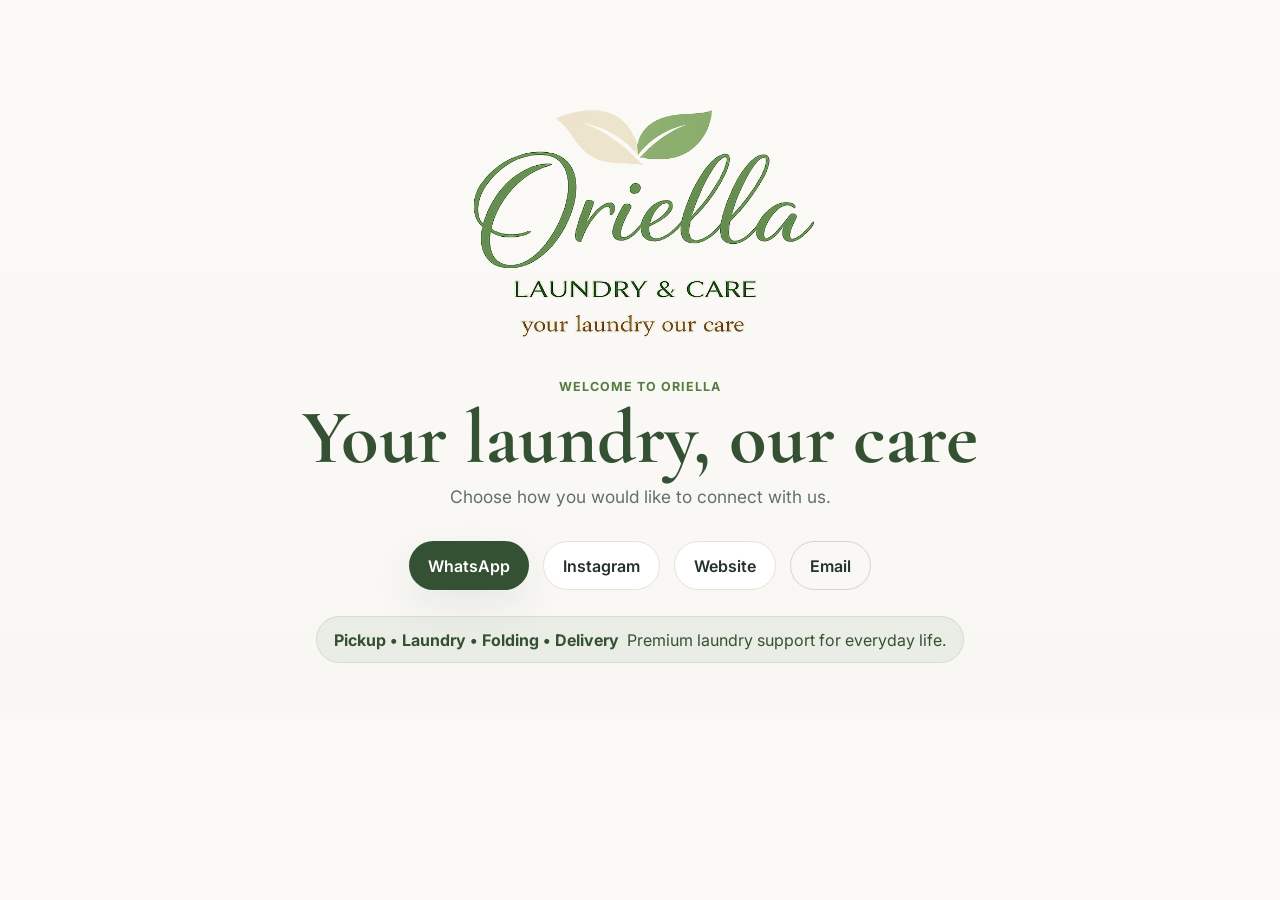
==== welcome.html @ 8225b1bf "Create welcome.html" ====
<!DOCTYPE html>
<html lang="en">
<head>
  <meta charset="UTF-8" />
  <meta name="viewport" content="width=device-width, initial-scale=1.0" />

  <title>Welcome to Oriella | Laundry & Care</title>
  <meta name="description" content="Connect with Oriella Laundry & Care. Choose WhatsApp, Instagram, website or email." />

  <link rel="preconnect" href="https://fonts.googleapis.com">
  <link rel="preconnect" href="https://fonts.gstatic.com" crossorigin>
  <link href="https://fonts.googleapis.com/css2?family=Cormorant+Garamond:wght@400;500;600&family=Inter:wght@400;500;600;700&display=swap" rel="stylesheet">

  <link rel="stylesheet" href="styles.css" />
</head>

<body>
  <main id="top">
    <section class="hero hero-centered">
      <div class="container narrow center">
        <img src="Logo_semfundo.png" alt="Oriella Laundry & Care logo" class="hero-logo-top" />

        <p class="eyebrow">Welcome to Oriella</p>

        <h1>Your laundry, our care</h1>

        <p class="lead">
          Choose how you would like to connect with us.
        </p>

        <div class="cta-row center">
          <a class="btn btn-primary" href="https://wa.me/41783516355" target="_blank" rel="noopener">
            WhatsApp
          </a>

          <a class="btn btn-secondary" href="https://www.instagram.com/oriella.laundry/" target="_blank" rel="noopener">
            Instagram
          </a>

          <a class="btn btn-secondary" href="index.html">
            Website
          </a>

          <a class="btn btn-ghost" href="mailto:info@oriella.ch">
            Email
          </a>
        </div>

        <div class="hero-highlight">
          <strong>Pickup • Laundry • Folding • Delivery</strong>
          <span>Premium laundry support for everyday life.</span>
        </div>
      </div>
    </section>
  </main>
</body>
</html>
---- styles.css ----
:root {
  --bg: #f8f7f3;
  --surface: #ffffff;
  --surface-soft: #f1efe8;
  --text: #24312d;
  --muted: #62706a;
  --green: #557d3f;
  --green-dark: #355133;
  --sand: #d8c4a6;
  --line: #e8e2d7;
  --shadow: 0 16px 40px rgba(36, 49, 45, 0.08);
  --radius: 22px;
}

* { box-sizing: border-box; }
html { scroll-behavior: smooth; }
body {
  margin: 0;
  font-family: 'Inter', sans-serif;
  color: var(--text);
  background: linear-gradient(180deg, #fbfaf7 0%, #f8f7f3 100%);
}
a { color: inherit; text-decoration: none; }
img { max-width: 100%; display: block; }
.container { width: min(1140px, calc(100% - 2rem)); margin: 0 auto; }
.narrow { width: min(760px, calc(100% - 2rem)); }
.center { text-align: center; }
.section { padding: 5rem 0; }
.alt-bg { background: rgba(216, 196, 166, 0.12); }

.site-header {
  position: sticky;
  top: 0;
  z-index: 30;
  backdrop-filter: blur(14px);
  background: rgba(248, 247, 243, 0.78);
  border-bottom: 1px solid rgba(232, 226, 215, 0.8);
}
.nav-wrap {
  display: flex;
  align-items: center;
  justify-content: space-between;
  gap: 1rem;
  padding: 1rem 0;
}
.brand-mini {
  font-family: 'Cormorant Garamond', serif;
  font-size: 1.75rem;
  color: var(--green-dark);
}
.brand-mini span {
  font-family: 'Inter', sans-serif;
  font-size: 0.85rem;
  color: var(--muted);
  margin-left: 0.3rem;
}
.nav {
  display: flex;
  gap: 1.25rem;
  flex-wrap: wrap;
}
.nav a {
  color: var(--muted);
  font-size: 0.95rem;
}
.nav a:hover { color: var(--green-dark); }
.lang-switch {
  display: inline-flex;
  align-items: center;
  gap: 0.35rem;
  padding: 0.35rem;
  border: 1px solid var(--line);
  border-radius: 999px;
  background: var(--surface);
}
.lang-btn {
  border: 0;
  background: transparent;
  border-radius: 999px;
  padding: 0.45rem 0.8rem;
  cursor: pointer;
  color: var(--muted);
  font-weight: 600;
}
.lang-btn.active {
  background: var(--green-dark);
  color: white;
}

.hero {
  padding: 4.5rem 0 3.5rem;
}
.hero-centered h1 {
  margin: 0.5rem 0 0.4rem;
  font-family: 'Cormorant Garamond', serif;
  font-size: clamp(3rem, 6vw, 5rem);
  line-height: 0.95;
  color: var(--green-dark);
}
.hero-logo-top {
  width: min(420px, 78vw);
  margin: 0 auto 1.4rem;
  mix-blend-mode: multiply;
}
.eyebrow {
  margin: 0 0 0.5rem;
  color: var(--green);
  font-weight: 700;
  letter-spacing: 0.08em;
  text-transform: uppercase;
  font-size: 0.78rem;
}
.tagline {
  margin: 0 0 1.2rem;
  font-style: italic;
  color: var(--muted);
  font-size: 1.1rem;
}
.lead {
  max-width: 720px;
  margin: 0 auto;
  color: var(--muted);
  font-size: 1.08rem;
  line-height: 1.8;
}
.hero-highlight {
  margin: 1.6rem auto 0;
  display: inline-flex;
  gap: 0.45rem;
  align-items: center;
  flex-wrap: wrap;
  justify-content: center;
  padding: 0.8rem 1.1rem;
  background: rgba(85, 125, 63, 0.08);
  border: 1px solid rgba(85, 125, 63, 0.15);
  border-radius: 999px;
  color: var(--green-dark);
}
.cta-row {
  display: flex;
  gap: 0.85rem;
  flex-wrap: wrap;
  margin-top: 1.8rem;
}
.cta-row.center { justify-content: center; }
.btn {
  display: inline-flex;
  align-items: center;
  justify-content: center;
  min-height: 48px;
  padding: 0.85rem 1.2rem;
  border-radius: 999px;
  font-weight: 600;
  transition: transform 0.18s ease, box-shadow 0.18s ease, background 0.18s ease;
}
.btn:hover {
  transform: translateY(-1px);
}
.btn-primary {
  background: var(--green-dark);
  color: white;
  box-shadow: var(--shadow);
}
.btn-secondary {
  background: var(--surface);
  border: 1px solid var(--line);
}
.btn-ghost {
  background: transparent;
  border: 1px solid rgba(53, 81, 51, 0.2);
}

.section-head {
  display: grid;
  gap: 0.4rem;
  margin-bottom: 2rem;
}
.section-label {
  margin: 0;
  color: var(--green);
  font-weight: 700;
  letter-spacing: 0.08em;
  text-transform: uppercase;
  font-size: 0.78rem;
}
.section-head h2,
.intro h2,
.cta-band h2,
.business h2 {
  margin: 0;
  font-family: 'Cormorant Garamond', serif;
  color: var(--green-dark);
  font-size: clamp(2rem, 4vw, 3rem);
}
.section-subtitle,
.intro p,
.cta-band p,
.business p,
.section-head + p {
  color: var(--muted);
  line-height: 1.8;
}
.card-grid {
  display: grid;
  gap: 1rem;
}
.card-grid.four { grid-template-columns: repeat(4, minmax(0, 1fr)); }
.card-grid.three { grid-template-columns: repeat(3, minmax(0, 1fr)); }
.info-card,
.service-card,
.price-card,
.note-box,
.area-box,
.business-box,
.step {
  background: var(--surface);
  border: 1px solid var(--line);
  border-radius: var(--radius);
  box-shadow: var(--shadow);
}
.info-card,
.service-card,
.price-card,
.note-box {
  padding: 1.5rem;
}
.info-card h3,
.service-card h3,
.price-card h3,
.step h3 {
  margin: 0 0 0.55rem;
  color: var(--green-dark);
}
.info-card p,
.service-card p,
.price-card p,
.note-box p,
.step p,
.area-box p {
  margin: 0;
  color: var(--muted);
  line-height: 1.7;
}
.accent-card {
  background: linear-gradient(180deg, rgba(85, 125, 63, 0.08), rgba(85, 125, 63, 0.03));
}

.pricing-section {
  padding-top: 5rem;
  padding-bottom: 5rem;
}
.pricing-grid {
  display: grid;
  grid-template-columns: repeat(3, minmax(0, 1fr));
  gap: 1rem;
}
.secondary-grid {
  margin-top: 1rem;
}
.price-card {
  position: relative;
}
.price-card.featured {
  background: linear-gradient(180deg, rgba(216, 196, 166, 0.22), rgba(255,255,255,1));
}
.price-kicker {
  color: var(--green);
  font-size: 0.8rem;
  text-transform: uppercase;
  letter-spacing: 0.08em;
  margin-bottom: 0.5rem;
}
.price {
  font-size: clamp(1.8rem, 4vw, 2.5rem);
  font-weight: 700;
  color: var(--green-dark);
  margin: 0.4rem 0 0.65rem;
}
.small-card .price {
  font-size: 1.8rem;
}
.pricing-notes {
  display: grid;
  grid-template-columns: 1fr 1fr;
  gap: 1rem;
  margin-top: 1rem;
}

.steps {
  display: grid;
  grid-template-columns: repeat(4, minmax(0, 1fr));
  gap: 1rem;
}
.step {
  padding: 1.5rem;
}
.step span {
  display: inline-flex;
  width: 38px;
  height: 38px;
  border-radius: 999px;
  align-items: center;
  justify-content: center;
  background: rgba(85, 125, 63, 0.1);
  color: var(--green-dark);
  font-weight: 700;
  margin-bottom: 1rem;
}
.split {
  display: grid;
  grid-template-columns: 1.1fr 0.9fr;
  gap: 1.5rem;
  align-items: center;
}
.area-box {
  padding: 2rem;
  color: var(--green-dark);
  font-size: 1.1rem;
}
.business-box {
  padding: 2rem;
}
.business-actions {
  display: flex;
  justify-content: flex-end;
}
.cta-band {
  background: linear-gradient(180deg, rgba(216,196,166,0.15), rgba(85,125,63,0.08));
}
.site-footer {
  padding: 2.5rem 0 3rem;
  border-top: 1px solid var(--line);
}
.footer-grid {
  display: grid;
  grid-template-columns: 1.2fr 1fr 1fr;
  gap: 1.2rem;
}
.site-footer h3, .site-footer h4 { color: var(--green-dark); margin-top: 0; }
.site-footer p { margin: 0.3rem 0; color: var(--muted); }

@media (max-width: 960px) {
  .card-grid.four,
  .card-grid.three,
  .pricing-grid,
  .steps,
  .split,
  .footer-grid,
  .pricing-notes {
    grid-template-columns: 1fr 1fr;
  }
  .business-actions { justify-content: flex-start; }
}

@media (max-width: 720px) {
  .site-header { position: static; }
  .nav-wrap {
    flex-direction: column;
    align-items: flex-start;
  }
  .nav {
    gap: 0.8rem 1rem;
  }
  .hero {
    padding-top: 3rem;
  }
  .card-grid.four,
  .card-grid.three,
  .pricing-grid,
  .steps,
  .split,
  .footer-grid,
  .pricing-notes {
    grid-template-columns: 1fr;
  }
  .hero-highlight {
    border-radius: 20px;
  }
}


.hero-centered .container.narrow.center {
  max-width: 920px;
}

.hero-logo-top {
  display: block;
  width: min(100%, 430px);
  margin: 0 auto 1rem;
  height: auto;
}

@media (max-width: 768px) {
  .hero-logo-top {
    width: min(100%, 320px);
    margin-bottom: 0.9rem;
  }
}
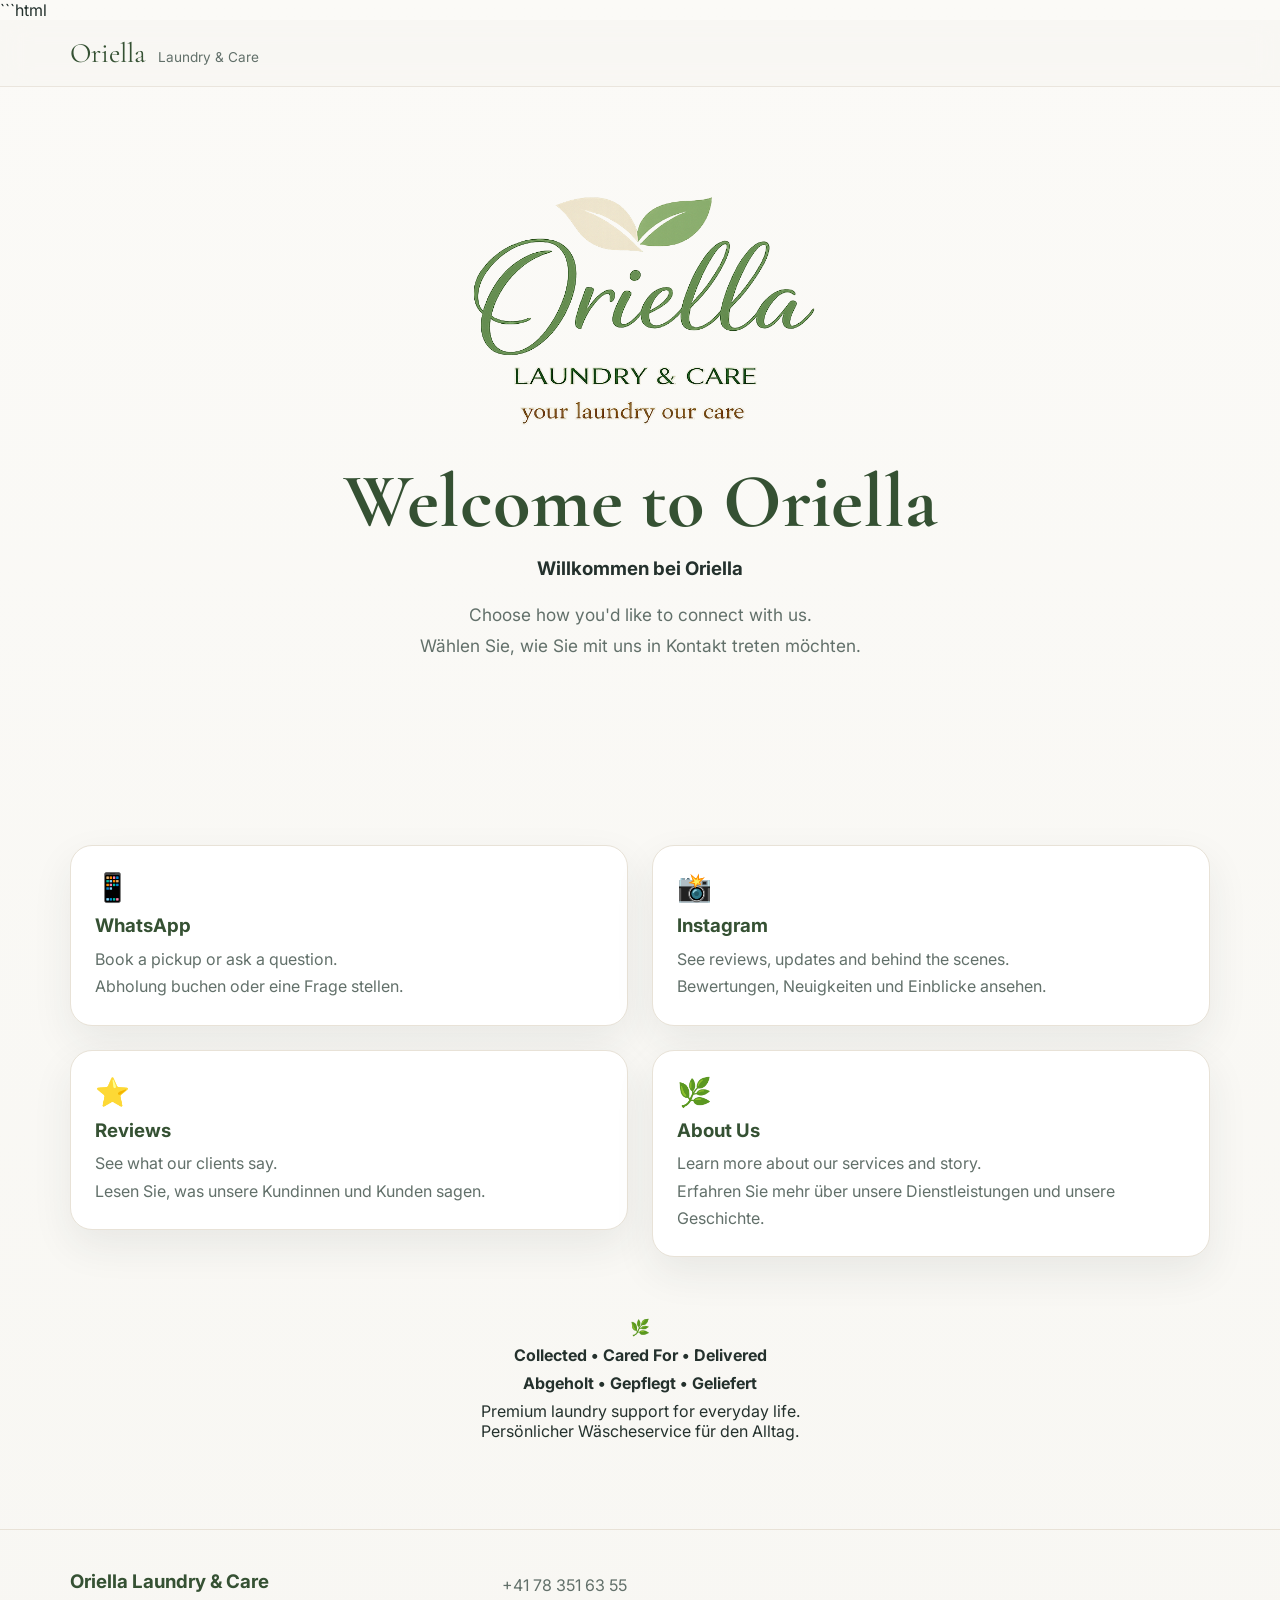
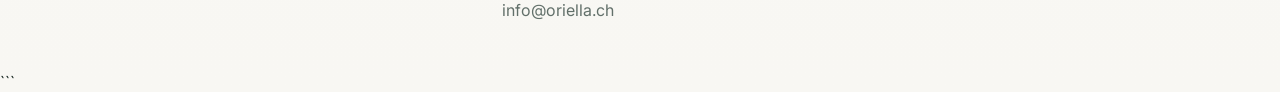
==== commit 8efce86a: "Update welcome.html" ====
--- a/welcome.html
+++ b/welcome.html
@@ -1,57 +1,204 @@
+```html
 <!DOCTYPE html>
 <html lang="en">
 <head>
   <meta charset="UTF-8" />
   <meta name="viewport" content="width=device-width, initial-scale=1.0" />
 
-  <title>Welcome to Oriella | Laundry & Care</title>
-  <meta name="description" content="Connect with Oriella Laundry & Care. Choose WhatsApp, Instagram, website or email." />
+  <title>Welcome to Oriella</title>
 
   <link rel="preconnect" href="https://fonts.googleapis.com">
   <link rel="preconnect" href="https://fonts.gstatic.com" crossorigin>
   <link href="https://fonts.googleapis.com/css2?family=Cormorant+Garamond:wght@400;500;600&family=Inter:wght@400;500;600;700&display=swap" rel="stylesheet">
 
   <link rel="stylesheet" href="styles.css" />
+
+  <style>
+    .welcome-grid {
+      display: grid;
+      grid-template-columns: repeat(2, 1fr);
+      gap: 24px;
+      margin-top: 48px;
+    }
+
+    .welcome-footer {
+      margin-top: 60px;
+      text-align: center;
+    }
+
+    .welcome-footer p {
+      margin: 8px 0;
+    }
+
+    .welcome-icon {
+      font-size: 28px;
+      margin-bottom: 10px;
+      display: block;
+    }
+
+    @media (max-width: 768px) {
+      .welcome-grid {
+        grid-template-columns: 1fr;
+      }
+    }
+  </style>
 </head>
 
 <body>
-  <main id="top">
-    <section class="hero hero-centered">
-      <div class="container narrow center">
-        <img src="Logo_semfundo.png" alt="Oriella Laundry & Care logo" class="hero-logo-top" />
-
-        <p class="eyebrow">Welcome to Oriella</p>
-
-        <h1>Your laundry, our care</h1>
-
-        <p class="lead">
-          Choose how you would like to connect with us.
-        </p>
-
-        <div class="cta-row center">
-          <a class="btn btn-primary" href="https://wa.me/41783516355" target="_blank" rel="noopener">
-            WhatsApp
-          </a>
-
-          <a class="btn btn-secondary" href="https://www.instagram.com/oriella.laundry/" target="_blank" rel="noopener">
-            Instagram
-          </a>
-
-          <a class="btn btn-secondary" href="index.html">
-            Website
-          </a>
-
-          <a class="btn btn-ghost" href="mailto:info@oriella.ch">
-            Email
-          </a>
-        </div>
-
-        <div class="hero-highlight">
-          <strong>Pickup • Laundry • Folding • Delivery</strong>
-          <span>Premium laundry support for everyday life.</span>
-        </div>
-      </div>
-    </section>
-  </main>
+
+<header class="site-header">
+  <div class="container nav-wrap">
+    <a href="index.html" class="brand-mini">
+      Oriella <span>Laundry &amp; Care</span>
+    </a>
+  </div>
+</header>
+
+<main>
+
+<section class="hero hero-centered">
+  <div class="container narrow center">
+
+    <img src="Logo_semfundo.png"
+         alt="Oriella Laundry & Care logo"
+         class="hero-logo-top" />
+
+    <h1>Welcome to Oriella</h1>
+    <h3>Willkommen bei Oriella</h3>
+
+    <p class="lead">
+      Choose how you'd like to connect with us.<br>
+      Wählen Sie, wie Sie mit uns in Kontakt treten möchten.
+    </p>
+
+  </div>
+</section>
+
+<section class="section">
+  <div class="container">
+
+    <div class="welcome-grid">
+
+      <a href="https://wa.me/41783516355"
+         target="_blank"
+         rel="noopener"
+         style="text-decoration:none;color:inherit;">
+
+        <article class="info-card">
+          <span class="welcome-icon">📱</span>
+          <h3>WhatsApp</h3>
+
+          <p>
+            Book a pickup or ask a question.<br>
+            Abholung buchen oder eine Frage stellen.
+          </p>
+        </article>
+
+      </a>
+
+      <a href="https://www.instagram.com/oriella.laundry/"
+         target="_blank"
+         rel="noopener"
+         style="text-decoration:none;color:inherit;">
+
+        <article class="info-card">
+          <span class="welcome-icon">📸</span>
+          <h3>Instagram</h3>
+
+          <p>
+            See reviews, updates and behind the scenes.<br>
+            Bewertungen, Neuigkeiten und Einblicke ansehen.
+          </p>
+        </article>
+
+      </a>
+
+      <a href="https://g.page/r/Cd4CsyJYX91zEAE/review"
+         target="_blank"
+         rel="noopener"
+         style="text-decoration:none;color:inherit;">
+
+        <article class="info-card">
+          <span class="welcome-icon">⭐</span>
+          <h3>Reviews</h3>
+
+          <p>
+            See what our clients say.<br>
+            Lesen Sie, was unsere Kundinnen und Kunden sagen.
+          </p>
+        </article>
+
+      </a>
+
+      <a href="https://oriella.ch"
+         style="text-decoration:none;color:inherit;">
+
+        <article class="info-card">
+          <span class="welcome-icon">🌿</span>
+          <h3>About Us</h3>
+
+          <p>
+            Learn more about our services and story.<br>
+            Erfahren Sie mehr über unsere Dienstleistungen und unsere Geschichte.
+          </p>
+        </article>
+
+      </a>
+
+    </div>
+
+    <div class="welcome-footer">
+
+      <p>🌿</p>
+
+      <p>
+        <strong>
+          Collected • Cared For • Delivered
+        </strong>
+      </p>
+
+      <p>
+        <strong>
+          Abgeholt • Gepflegt • Geliefert
+        </strong>
+      </p>
+
+      <p>
+        Premium laundry support for everyday life.<br>
+        Persönlicher Wäscheservice für den Alltag.
+      </p>
+
+    </div>
+
+  </div>
+</section>
+
+</main>
+
+<footer class="site-footer">
+  <div class="container footer-grid">
+
+    <div>
+      <h3>Oriella Laundry &amp; Care</h3>
+    </div>
+
+    <div>
+      <p>
+        <a href="tel:+41783516355">
+          +41 78 351 63 55
+        </a>
+      </p>
+
+      <p>
+        <a href="mailto:info@oriella.ch">
+          info@oriella.ch
+        </a>
+      </p>
+    </div>
+
+  </div>
+</footer>
+
 </body>
 </html>
+```
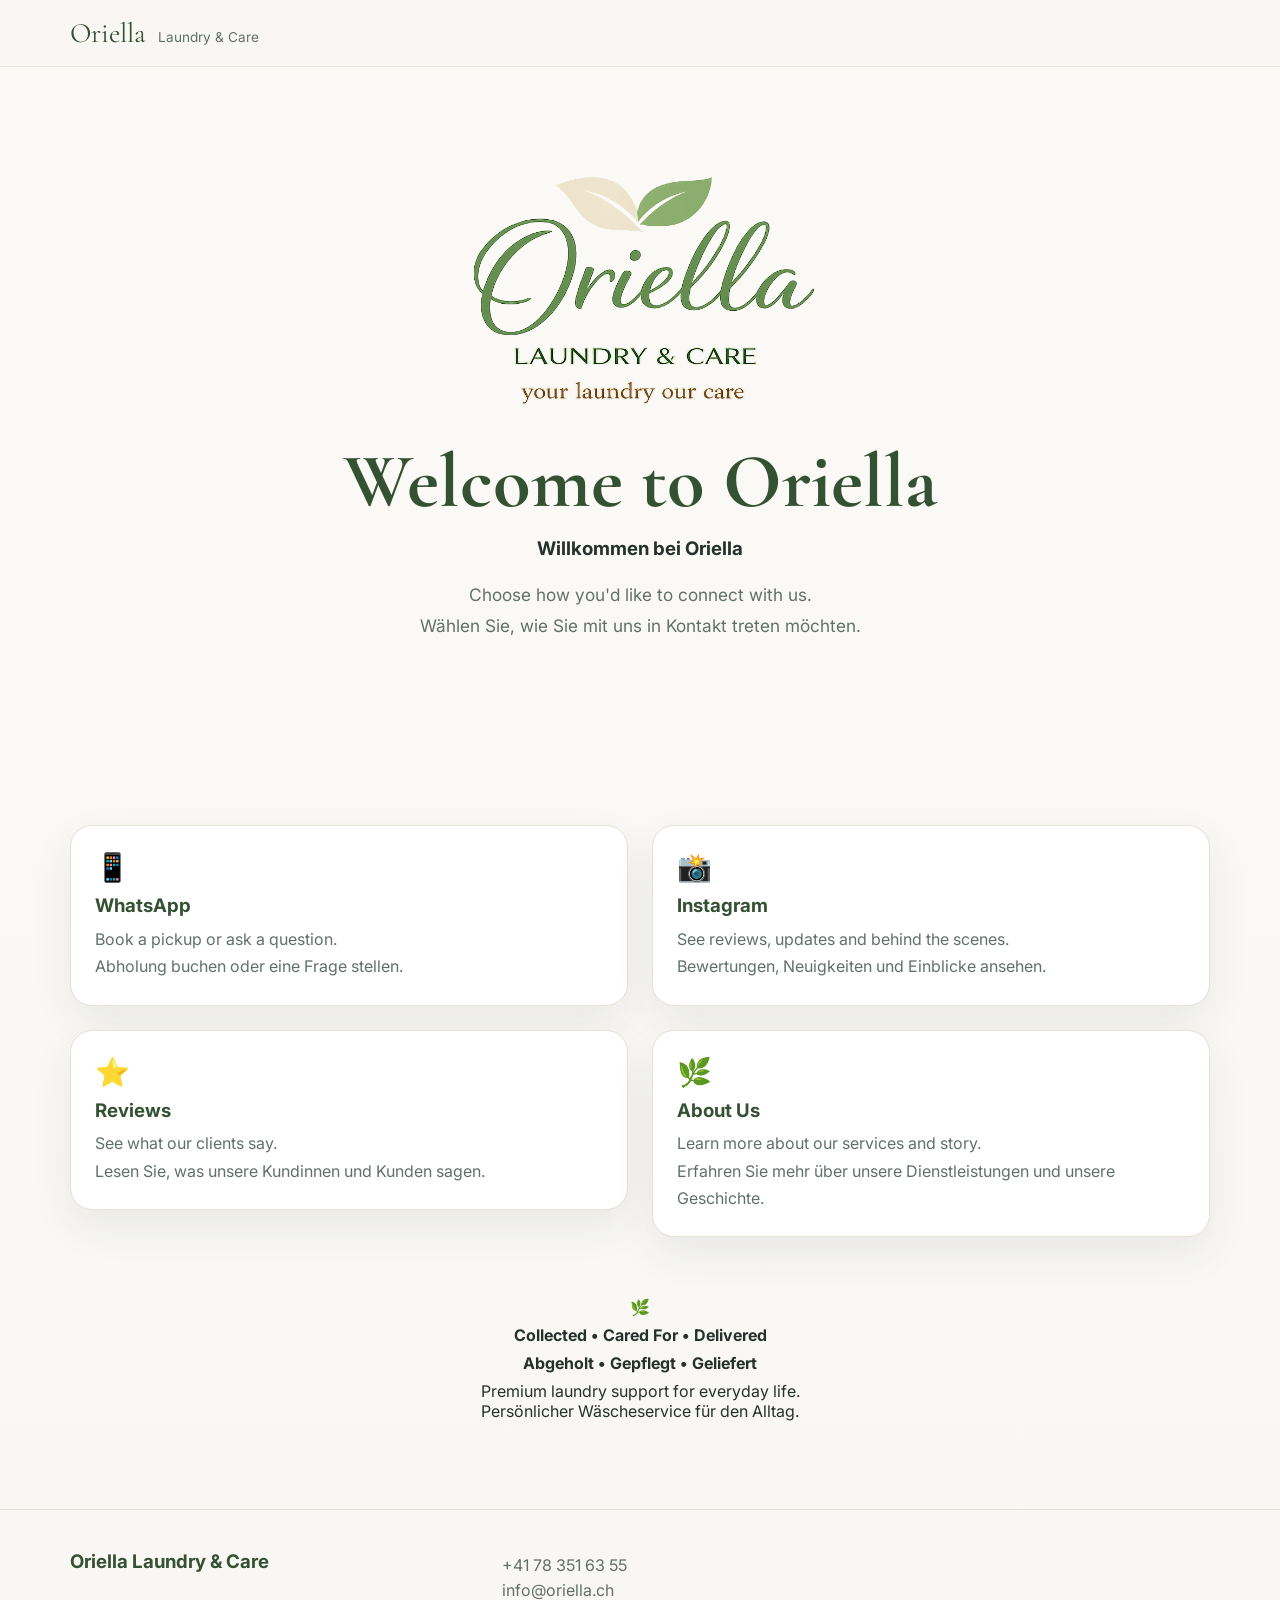
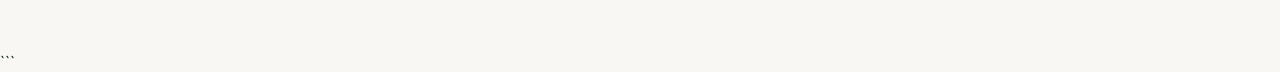
==== commit c7c3b3ad: "Update welcome.html" ====
--- a/welcome.html
+++ b/welcome.html
@@ -1,4 +1,3 @@
-```html
 <!DOCTYPE html>
 <html lang="en">
 <head>
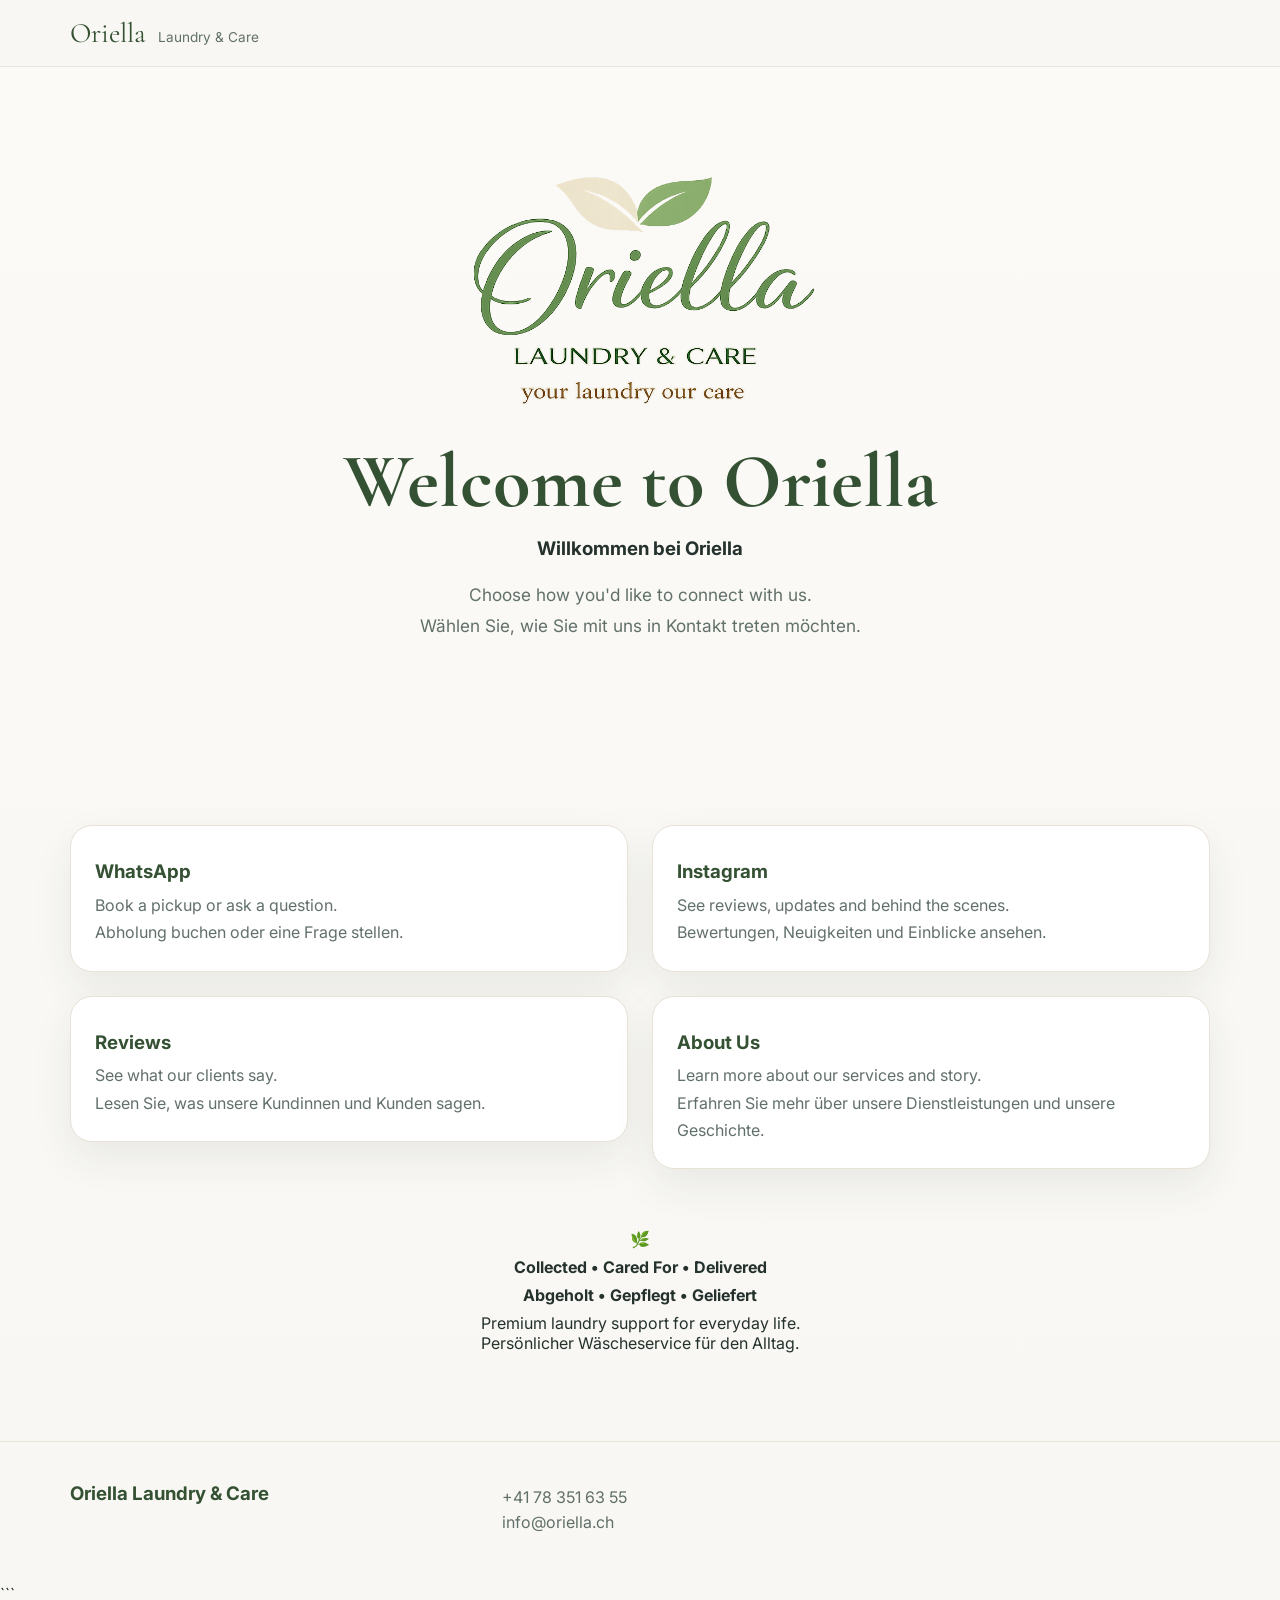
==== commit 55872124: "Update welcome.html" ====
--- a/welcome.html
+++ b/welcome.html
@@ -84,7 +84,7 @@
          style="text-decoration:none;color:inherit;">
 
         <article class="info-card">
-          <span class="welcome-icon">📱</span>
+          <span class="welcome-icon"></span>
           <h3>WhatsApp</h3>
 
           <p>
@@ -101,7 +101,7 @@
          style="text-decoration:none;color:inherit;">
 
         <article class="info-card">
-          <span class="welcome-icon">📸</span>
+          <span class="welcome-icon"></span>
           <h3>Instagram</h3>
 
           <p>
@@ -118,7 +118,7 @@
          style="text-decoration:none;color:inherit;">
 
         <article class="info-card">
-          <span class="welcome-icon">⭐</span>
+          <span class="welcome-icon"></span>
           <h3>Reviews</h3>
 
           <p>
@@ -133,7 +133,7 @@
          style="text-decoration:none;color:inherit;">
 
         <article class="info-card">
-          <span class="welcome-icon">🌿</span>
+          <span class="welcome-icon"></span>
           <h3>About Us</h3>
 
           <p>
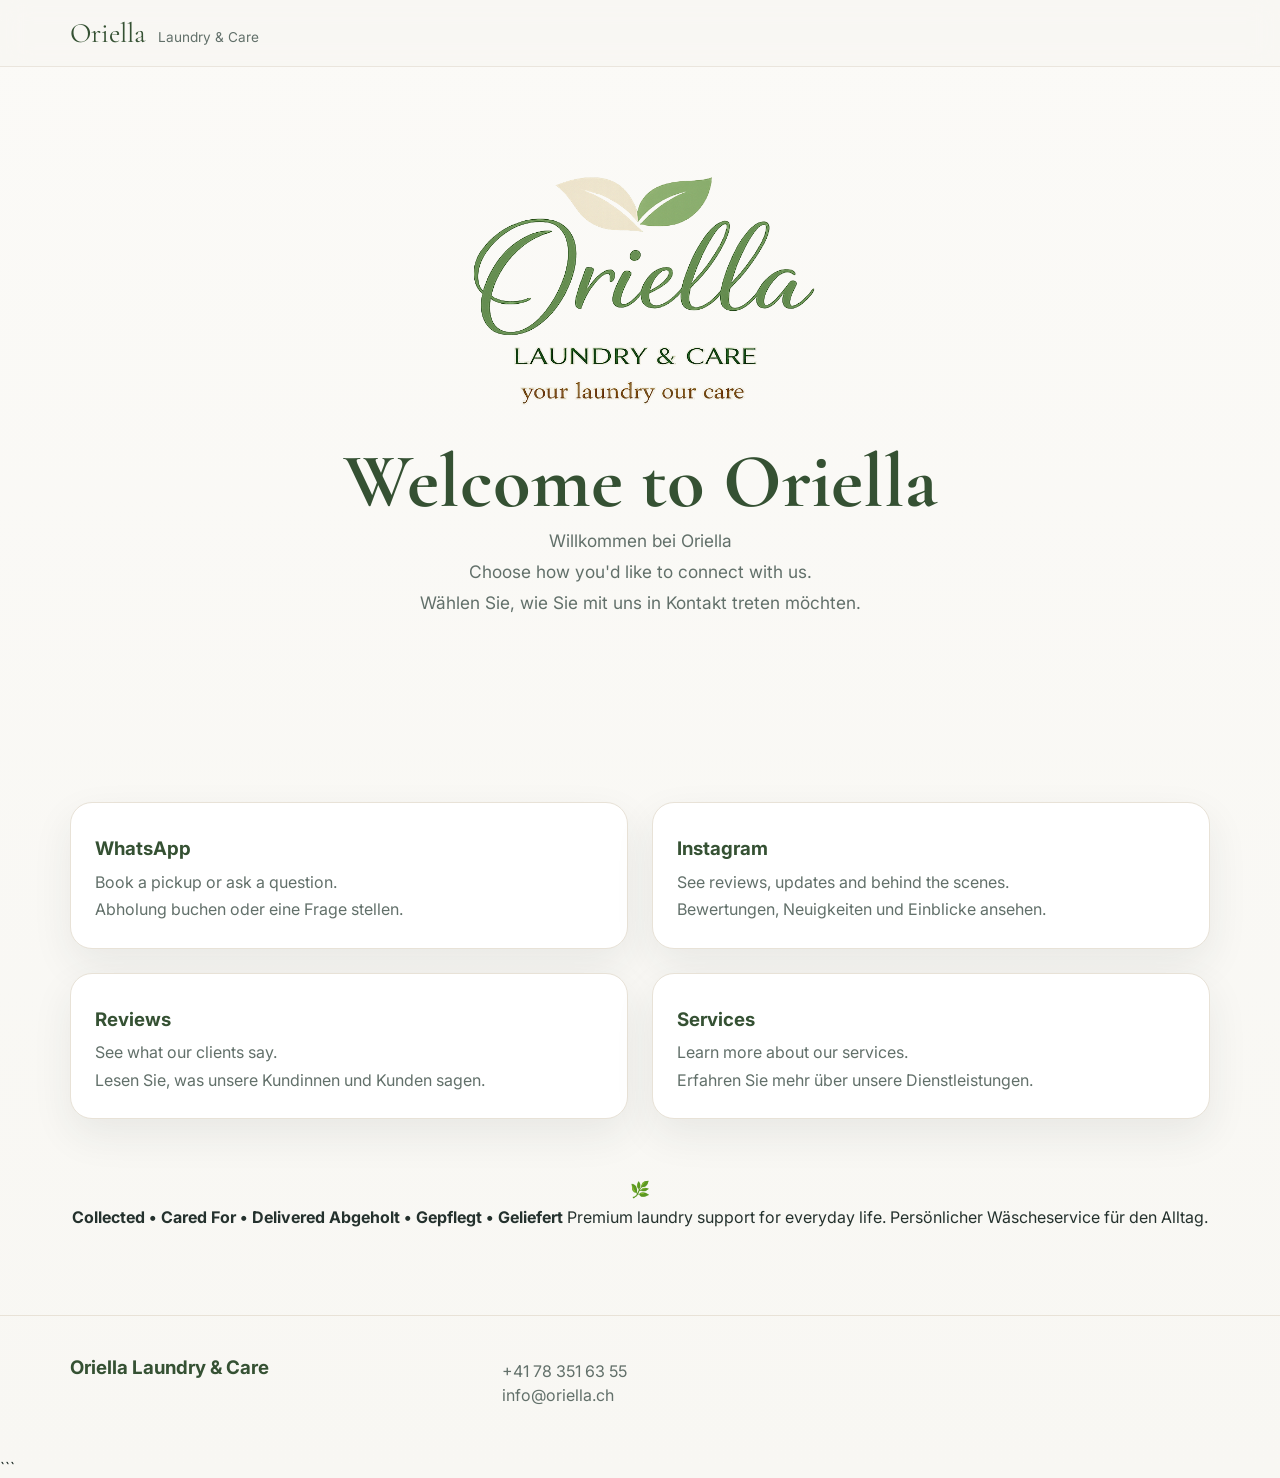
==== commit 853df1e3: "Update welcome.html" ====
--- a/welcome.html
+++ b/welcome.html
@@ -63,7 +63,9 @@
          class="hero-logo-top" />
 
     <h1>Welcome to Oriella</h1>
-    <h3>Willkommen bei Oriella</h3>
+<p class="lead">
+  Willkommen bei Oriella
+</p>
 
     <p class="lead">
       Choose how you'd like to connect with us.<br>
@@ -112,7 +114,7 @@
 
       </a>
 
-      <a href="https://g.page/r/Cd4CsyJYX91zEAE/review"
+      <a href="https://www.google.com/search?q=oriella+laundry+%26+care#mpd=~10068449794783824468/customers/reviews"
          target="_blank"
          rel="noopener"
          style="text-decoration:none;color:inherit;">
@@ -129,16 +131,16 @@
 
       </a>
 
-      <a href="https://oriella.ch"
-         style="text-decoration:none;color:inherit;">
-
-        <article class="info-card">
-          <span class="welcome-icon"></span>
-          <h3>About Us</h3>
-
-          <p>
-            Learn more about our services and story.<br>
-            Erfahren Sie mehr über unsere Dienstleistungen und unsere Geschichte.
+      <a href="https://oriella.ch/#services"
+         style="text-decoration:none;color:inherit;">
+
+        <article class="info-card">
+          <span class="welcome-icon"></span>
+          <h3>Services</h3>
+
+          <p>
+            Learn more about our services.<br>
+            Erfahren Sie mehr über unsere Dienstleistungen.
           </p>
         </article>
 
@@ -152,19 +154,15 @@
 
       <p>
         <strong>
-          Collected • Cared For • Delivered
-        </strong>
-      </p>
-
-      <p>
-        <strong>
-          Abgeholt • Gepflegt • Geliefert
-        </strong>
-      </p>
-
-      <p>
-        Premium laundry support for everyday life.<br>
-        Persönlicher Wäscheservice für den Alltag.
+Collected • Cared For • Delivered
+</strong>
+
+<strong>
+Abgeholt • Gepflegt • Geliefert
+</strong>
+
+Premium laundry support for everyday life.
+Persönlicher Wäscheservice für den Alltag.
       </p>
 
     </div>
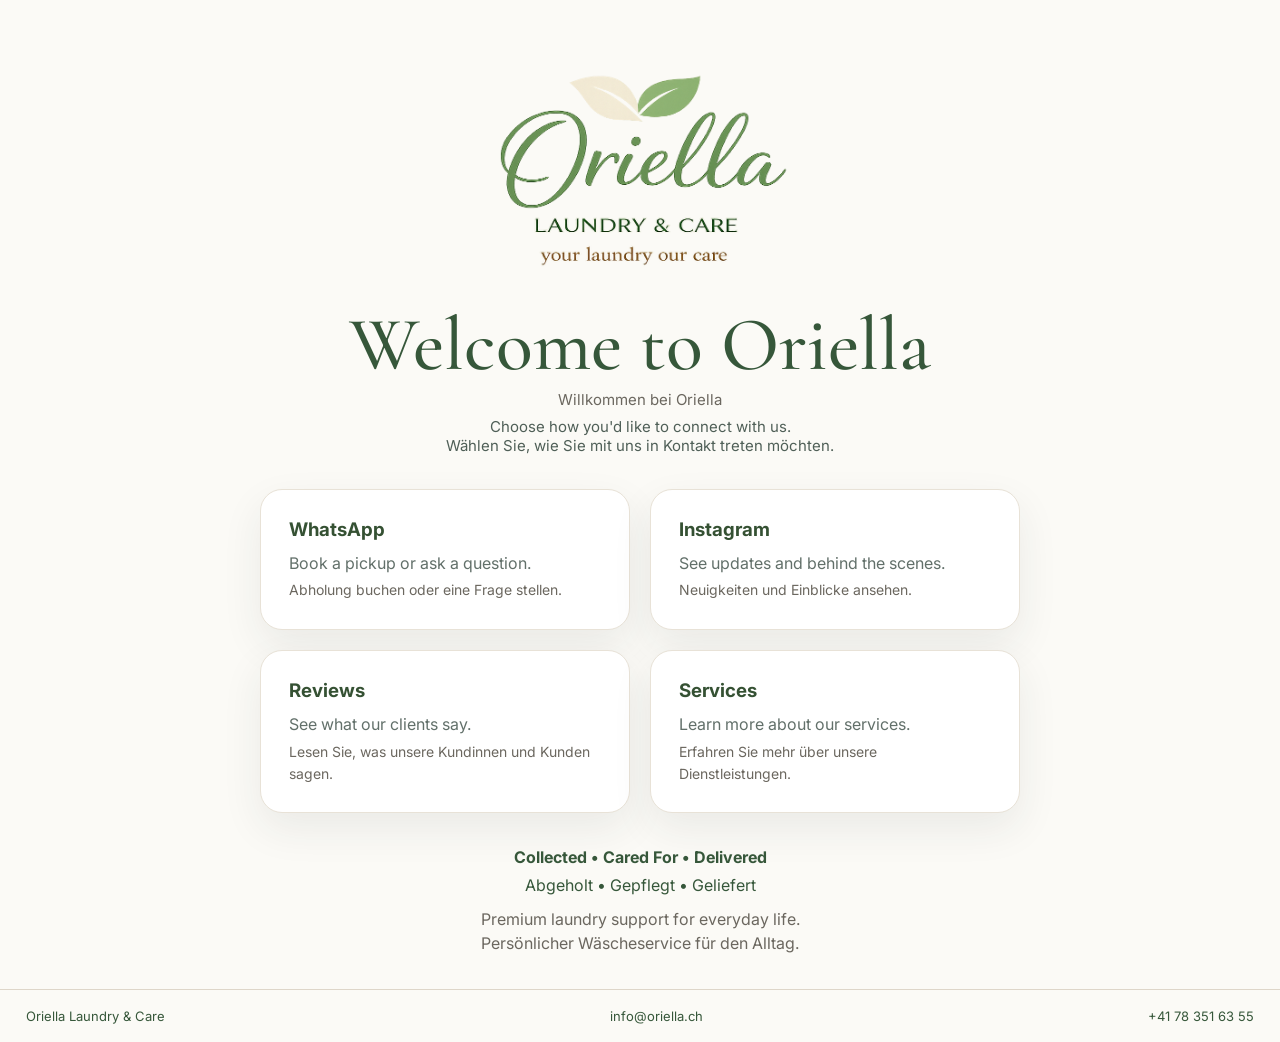
==== commit 438953c5: "Update welcome.html" ====
--- a/welcome.html
+++ b/welcome.html
@@ -5,6 +5,7 @@
   <meta name="viewport" content="width=device-width, initial-scale=1.0" />
 
   <title>Welcome to Oriella</title>
+  <meta name="description" content="Connect with Oriella Laundry & Care." />
 
   <link rel="preconnect" href="https://fonts.googleapis.com">
   <link rel="preconnect" href="https://fonts.gstatic.com" crossorigin>
@@ -13,31 +14,153 @@
   <link rel="stylesheet" href="styles.css" />
 
   <style>
+    body {
+      background: #fbfaf6;
+    }
+
+    .welcome-page {
+      min-height: calc(100vh - 88px);
+      display: flex;
+      align-items: center;
+      justify-content: center;
+      padding: 44px 20px 34px;
+    }
+
+    .welcome-wrap {
+      width: 100%;
+      max-width: 900px;
+      text-align: center;
+    }
+
+    .welcome-logo {
+      width: min(360px, 82vw);
+      display: block;
+      margin: 0 auto 22px;
+    }
+
+    .welcome-title {
+      font-family: "Cormorant Garamond", serif;
+      font-size: clamp(48px, 7vw, 76px);
+      line-height: 0.95;
+      font-weight: 500;
+      color: #36573a;
+      margin: 0 0 8px;
+    }
+
+    .welcome-subtitle {
+      font-size: 15px;
+      color: #6b675f;
+      margin: 0 0 8px;
+    }
+
+    .welcome-text {
+      font-size: 15px;
+      color: #4f5f57;
+      margin: 0 0 34px;
+    }
+
     .welcome-grid {
       display: grid;
       grid-template-columns: repeat(2, 1fr);
-      gap: 24px;
-      margin-top: 48px;
+      gap: 20px;
+      margin: 0 auto 34px;
+      max-width: 760px;
+    }
+
+    .welcome-link {
+      text-decoration: none;
+      color: inherit;
+      display: block;
+    }
+
+    .welcome-card {
+      height: 100%;
+      text-align: left;
+      padding: 28px;
+    }
+
+    .welcome-card h3 {
+      margin-bottom: 10px;
+    }
+
+    .welcome-card p {
+      margin: 0;
+      line-height: 1.55;
+    }
+
+    .de-line {
+      display: block;
+      margin-top: 4px;
+      color: #6b675f;
+      font-size: 14px;
+    }
+
+    .welcome-bottom {
+      text-align: center;
+      margin-top: 8px;
+    }
+
+    .welcome-steps {
+      font-weight: 700;
+      color: #36573a;
+      margin-bottom: 8px;
+    }
+
+    .welcome-steps-de {
+      color: #36573a;
+      margin-bottom: 12px;
+    }
+
+    .welcome-premium {
+      color: #6b675f;
+      margin: 0;
+      line-height: 1.5;
     }
 
     .welcome-footer {
-      margin-top: 60px;
-      text-align: center;
-    }
-
-    .welcome-footer p {
-      margin: 8px 0;
-    }
-
-    .welcome-icon {
-      font-size: 28px;
-      margin-bottom: 10px;
-      display: block;
-    }
-
-    @media (max-width: 768px) {
+      border-top: 1px solid #ded6c9;
+      padding: 18px 26px;
+      display: flex;
+      justify-content: space-between;
+      align-items: center;
+      gap: 18px;
+      font-size: 13px;
+      color: #36573a;
+      background: #fbfaf6;
+    }
+
+    .welcome-footer a {
+      color: #36573a;
+      text-decoration: none;
+    }
+
+    .welcome-footer a:hover {
+      text-decoration: underline;
+    }
+
+    @media (max-width: 760px) {
+      .welcome-page {
+        min-height: auto;
+        padding: 34px 18px 28px;
+      }
+
+      .welcome-logo {
+        width: min(310px, 86vw);
+      }
+
       .welcome-grid {
         grid-template-columns: 1fr;
+        gap: 14px;
+      }
+
+      .welcome-card {
+        padding: 22px;
+      }
+
+      .welcome-footer {
+        flex-direction: column;
+        align-items: flex-start;
+        padding: 18px;
       }
     }
   </style>
@@ -45,157 +168,82 @@
 
 <body>
 
-<header class="site-header">
-  <div class="container nav-wrap">
-    <a href="index.html" class="brand-mini">
-      Oriella <span>Laundry &amp; Care</span>
-    </a>
-  </div>
-</header>
-
-<main>
-
-<section class="hero hero-centered">
-  <div class="container narrow center">
-
-    <img src="Logo_semfundo.png"
-         alt="Oriella Laundry & Care logo"
-         class="hero-logo-top" />
-
-    <h1>Welcome to Oriella</h1>
-<p class="lead">
-  Willkommen bei Oriella
-</p>
-
-    <p class="lead">
-      Choose how you'd like to connect with us.<br>
-      Wählen Sie, wie Sie mit uns in Kontakt treten möchten.
-    </p>
-
-  </div>
-</section>
-
-<section class="section">
-  <div class="container">
-
-    <div class="welcome-grid">
-
-      <a href="https://wa.me/41783516355"
-         target="_blank"
-         rel="noopener"
-         style="text-decoration:none;color:inherit;">
-
-        <article class="info-card">
-          <span class="welcome-icon"></span>
-          <h3>WhatsApp</h3>
-
-          <p>
-            Book a pickup or ask a question.<br>
-            Abholung buchen oder eine Frage stellen.
-          </p>
-        </article>
-
-      </a>
-
-      <a href="https://www.instagram.com/oriella.laundry/"
-         target="_blank"
-         rel="noopener"
-         style="text-decoration:none;color:inherit;">
-
-        <article class="info-card">
-          <span class="welcome-icon"></span>
-          <h3>Instagram</h3>
-
-          <p>
-            See reviews, updates and behind the scenes.<br>
-            Bewertungen, Neuigkeiten und Einblicke ansehen.
-          </p>
-        </article>
-
-      </a>
-
-      <a href="https://www.google.com/search?q=oriella+laundry+%26+care#mpd=~10068449794783824468/customers/reviews"
-         target="_blank"
-         rel="noopener"
-         style="text-decoration:none;color:inherit;">
-
-        <article class="info-card">
-          <span class="welcome-icon"></span>
-          <h3>Reviews</h3>
-
-          <p>
-            See what our clients say.<br>
-            Lesen Sie, was unsere Kundinnen und Kunden sagen.
-          </p>
-        </article>
-
-      </a>
-
-      <a href="https://oriella.ch/#services"
-         style="text-decoration:none;color:inherit;">
-
-        <article class="info-card">
-          <span class="welcome-icon"></span>
-          <h3>Services</h3>
-
-          <p>
-            Learn more about our services.<br>
-            Erfahren Sie mehr über unsere Dienstleistungen.
-          </p>
-        </article>
-
-      </a>
-
-    </div>
-
-    <div class="welcome-footer">
-
-      <p>🌿</p>
-
-      <p>
-        <strong>
-Collected • Cared For • Delivered
-</strong>
-
-<strong>
-Abgeholt • Gepflegt • Geliefert
-</strong>
-
-Premium laundry support for everyday life.
-Persönlicher Wäscheservice für den Alltag.
+  <main class="welcome-page">
+    <section class="welcome-wrap">
+
+      <img src="Logo_semfundo.png" alt="Oriella Laundry & Care logo" class="welcome-logo" />
+
+      <h1 class="welcome-title">Welcome to Oriella</h1>
+
+      <p class="welcome-subtitle">Willkommen bei Oriella</p>
+
+      <p class="welcome-text">
+        Choose how you'd like to connect with us.<br>
+        Wählen Sie, wie Sie mit uns in Kontakt treten möchten.
       </p>
 
-    </div>
-
-  </div>
-</section>
-
-</main>
-
-<footer class="site-footer">
-  <div class="container footer-grid">
-
-    <div>
-      <h3>Oriella Laundry &amp; Care</h3>
-    </div>
-
-    <div>
-      <p>
-        <a href="tel:+41783516355">
-          +41 78 351 63 55
-        </a>
-      </p>
-
-      <p>
-        <a href="mailto:info@oriella.ch">
-          info@oriella.ch
-        </a>
-      </p>
-    </div>
-
-  </div>
-</footer>
+      <div class="welcome-grid">
+
+        <a class="welcome-link" href="https://wa.me/41783516355" target="_blank" rel="noopener">
+          <article class="info-card welcome-card">
+            <h3>WhatsApp</h3>
+            <p>
+              Book a pickup or ask a question.
+              <span class="de-line">Abholung buchen oder eine Frage stellen.</span>
+            </p>
+          </article>
+        </a>
+
+        <a class="welcome-link" href="https://www.instagram.com/oriella.laundry/" target="_blank" rel="noopener">
+          <article class="info-card welcome-card">
+            <h3>Instagram</h3>
+            <p>
+              See updates and behind the scenes.
+              <span class="de-line">Neuigkeiten und Einblicke ansehen.</span>
+            </p>
+          </article>
+        </a>
+
+        <a class="welcome-link" href="https://www.google.com/search?q=oriella+laundry+%26+care#mpd=~10068449794783824468/customers/reviews" target="_blank" rel="noopener">
+          <article class="info-card welcome-card">
+            <h3>Reviews</h3>
+            <p>
+              See what our clients say.
+              <span class="de-line">Lesen Sie, was unsere Kundinnen und Kunden sagen.</span>
+            </p>
+          </article>
+        </a>
+
+        <a class="welcome-link" href="https://oriella.ch/#services">
+          <article class="info-card welcome-card">
+            <h3>Services</h3>
+            <p>
+              Learn more about our services.
+              <span class="de-line">Erfahren Sie mehr über unsere Dienstleistungen.</span>
+            </p>
+          </article>
+        </a>
+
+      </div>
+
+      <div class="welcome-bottom">
+        <div class="welcome-steps">Collected • Cared For • Delivered</div>
+        <div class="welcome-steps-de">Abgeholt • Gepflegt • Geliefert</div>
+
+        <p class="welcome-premium">
+          Premium laundry support for everyday life.<br>
+          Persönlicher Wäscheservice für den Alltag.
+        </p>
+      </div>
+
+    </section>
+  </main>
+
+  <footer class="welcome-footer">
+    <div>Oriella Laundry &amp; Care</div>
+    <div><a href="mailto:info@oriella.ch">info@oriella.ch</a></div>
+    <div><a href="tel:+41783516355">+41 78 351 63 55</a></div>
+  </footer>
 
 </body>
 </html>
-```
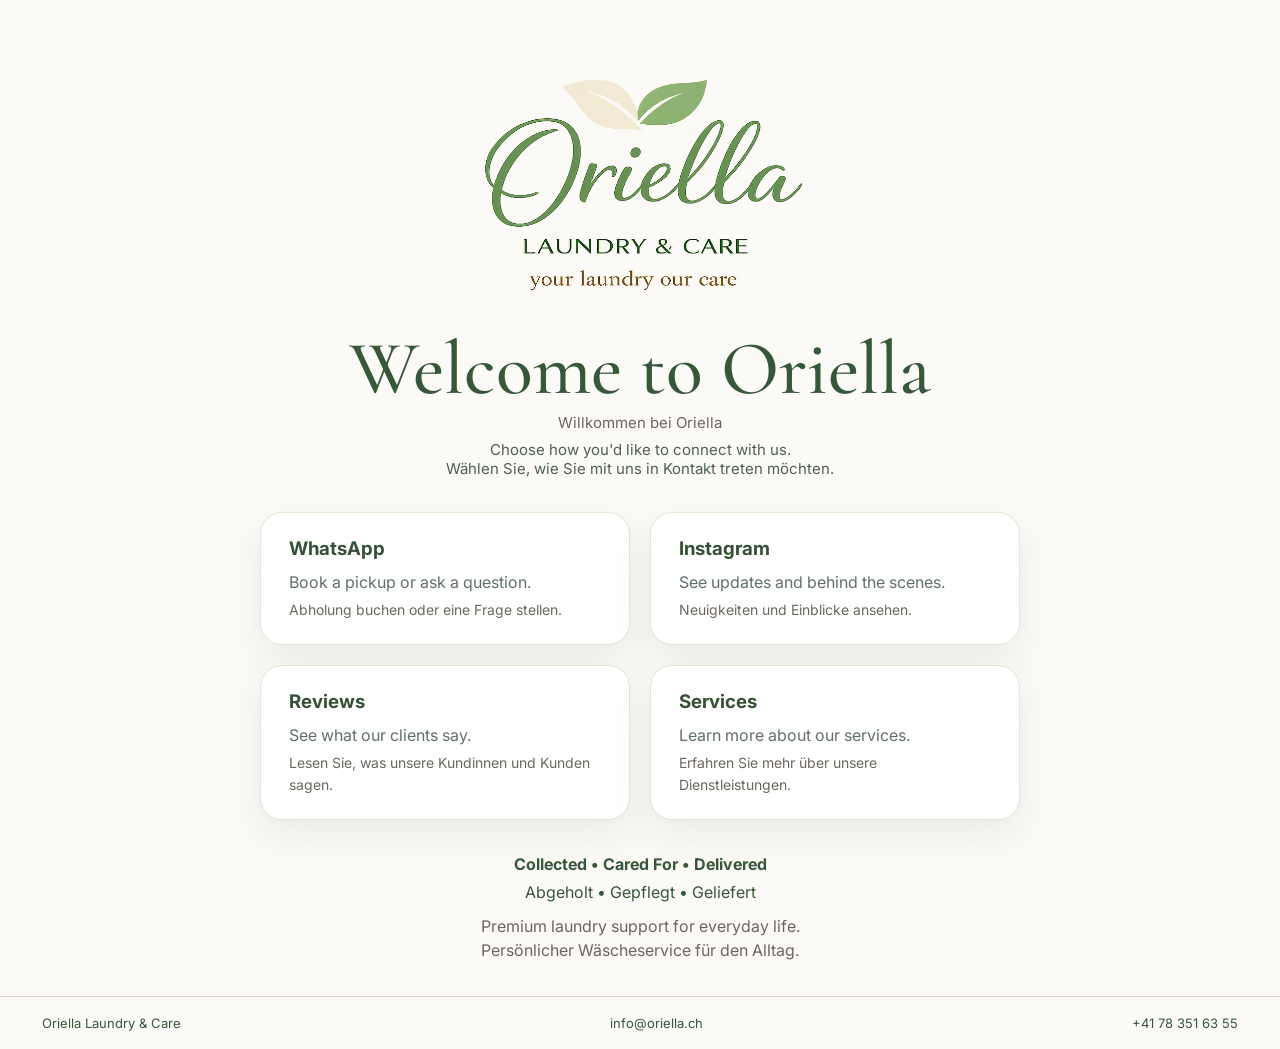
==== commit be1243f4: "Update welcome.html" ====
--- a/welcome.html
+++ b/welcome.html
@@ -33,10 +33,10 @@
     }
 
     .welcome-logo {
-      width: min(360px, 82vw);
-      display: block;
-      margin: 0 auto 22px;
-    }
+  width: min(400px, 86vw);
+  display: block;
+  margin: 0 auto 18px;
+}
 
     .welcome-title {
       font-family: "Cormorant Garamond", serif;
@@ -74,10 +74,10 @@
     }
 
     .welcome-card {
-      height: 100%;
-      text-align: left;
-      padding: 28px;
-    }
+  height: 100%;
+  text-align: left;
+  padding: 24px 28px;
+}
 
     .welcome-card h3 {
       margin-bottom: 10px;
@@ -118,16 +118,16 @@
     }
 
     .welcome-footer {
-      border-top: 1px solid #ded6c9;
-      padding: 18px 26px;
-      display: flex;
-      justify-content: space-between;
-      align-items: center;
-      gap: 18px;
-      font-size: 13px;
-      color: #36573a;
-      background: #fbfaf6;
-    }
+  border-top: 1px solid #ded6c9;
+  padding: 18px 42px;
+  display: flex;
+  justify-content: space-between;
+  align-items: center;
+  gap: 18px;
+  font-size: 13px;
+  color: #36573a;
+  background: #fbfaf6;
+}
 
     .welcome-footer a {
       color: #36573a;
